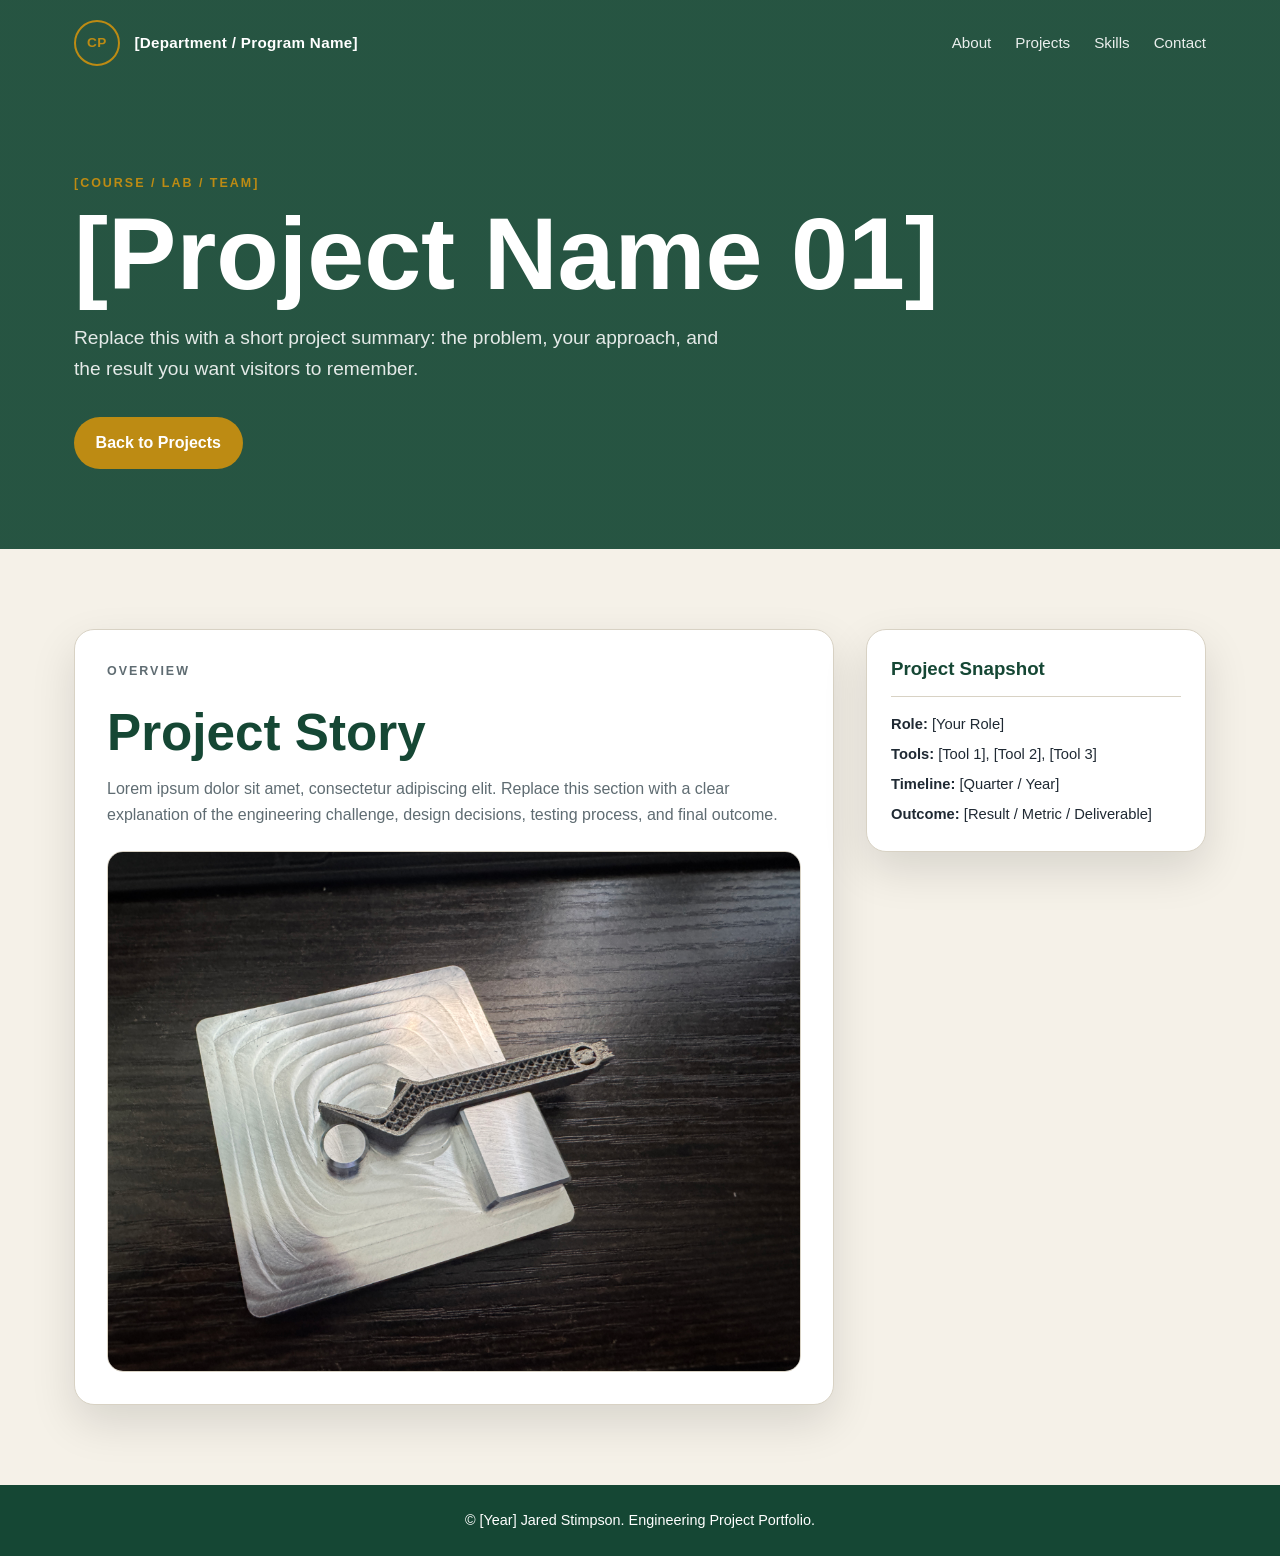
==== projects/project-name-01/index.html @ bb6e823d "Add project portfolio layout" ====
<!DOCTYPE html>
<html lang="en">
<head>
  <meta charset="UTF-8" />
  <meta name="viewport" content="width=device-width, initial-scale=1.0" />
  <title>[Project Name 01] | Jared Stimpson</title>
  <link rel="stylesheet" href="../../styles.css" />
</head>

<body>
  <header class="site-header project-detail-header">
    <nav class="navbar">
      <a href="../../index.html" class="logo-lockup">
        <span class="logo-mark" aria-hidden="true">CP</span>
        <span class="logo-text">[Department / Program Name]</span>
      </a>

      <ul class="nav-links">
        <li><a href="../../index.html#about">About</a></li>
        <li><a href="../../index.html#projects">Projects</a></li>
        <li><a href="../../index.html#skills">Skills</a></li>
        <li><a href="../../index.html#contact">Contact</a></li>
      </ul>
    </nav>

    <section class="hero project-hero">
      <p class="eyebrow">[Course / Lab / Team]</p>
      <h1>[Project Name 01]</h1>
      <p class="hero-subtitle">
        Replace this with a short project summary: the problem, your approach,
        and the result you want visitors to remember.
      </p>
      <a href="../../index.html#projects" class="button">Back to Projects</a>
    </section>
  </header>

  <main>
    <section class="section project-detail-layout">
      <div class="project-detail-main">
        <p class="eyebrow">Overview</p>
        <h2>Project Story</h2>
        <p>
          Lorem ipsum dolor sit amet, consectetur adipiscing elit. Replace this
          section with a clear explanation of the engineering challenge, design
          decisions, testing process, and final outcome.
        </p>

        <div class="project-media-frame">
          <img src="../../images/IMG_8188.JPG" alt="[Project Name 01] project media" />
        </div>
      </div>

      <aside class="project-sidebar">
        <h3>Project Snapshot</h3>
        <ul class="project-details">
          <li><strong>Role:</strong> [Your Role]</li>
          <li><strong>Tools:</strong> [Tool 1], [Tool 2], [Tool 3]</li>
          <li><strong>Timeline:</strong> [Quarter / Year]</li>
          <li><strong>Outcome:</strong> [Result / Metric / Deliverable]</li>
        </ul>
      </aside>
    </section>
  </main>

  <footer class="site-footer">
    <p>&copy; [Year] Jared Stimpson. Engineering Project Portfolio.</p>
  </footer>
</body>
</html>
---- styles.css ----
:root {
  --poly-green: #154734;
  --mustang-gold: #BD8B13;
  --sand: #F5F1E8;
  --off-white: #FFFFFF;
  --charcoal: #1F2933;
  --muted: #5F6C72;
  --border: #D8D2C4;
  --shadow: 0 18px 45px rgba(0, 0, 0, 0.12);
}

* {
  box-sizing: border-box;
  margin: 0;
  padding: 0;
}

html {
  scroll-behavior: smooth;
}

body {
  font-family: Arial, Helvetica, sans-serif;
  color: var(--charcoal);
  background: var(--sand);
  line-height: 1.6;
}

a {
  color: inherit;
  text-decoration: none;
}

.site-header {
  background: linear-gradient(rgba(21, 71, 52, 0.92), rgba(21, 71, 52, 0.92));
  background-size: cover;
  background-position: center;
  color: var(--off-white);
  min-height: 78vh;
}

.navbar {
  max-width: 1180px;
  margin: 0 auto;
  padding: 1.25rem 1.5rem;
  display: flex;
  align-items: center;
  justify-content: space-between;
  gap: 2rem;
}

.logo-lockup {
  display: flex;
  align-items: center;
  gap: 0.9rem;
  font-weight: 700;
}

.logo-mark {
  width: 46px;
  height: 46px;
  border: 2px solid var(--mustang-gold);
  border-radius: 50%;
  display: grid;
  place-items: center;
  color: var(--mustang-gold);
  font-size: 0.85rem;
  letter-spacing: 0.04em;
}

.logo-img {
  height: 46px;
  width: auto;
  display: block;
}

.logo-text {
  font-size: 0.95rem;
  letter-spacing: 0.02em;
}

.nav-links {
  display: flex;
  list-style: none;
  gap: 1.5rem;
  font-size: 0.95rem;
}

.nav-links a {
  opacity: 0.9;
}

.nav-links a:hover {
  opacity: 1;
  border-bottom: 2px solid var(--mustang-gold);
}

.hero {
  max-width: 1180px;
  margin: 0 auto;
  padding: 7rem 1.5rem 5rem;
}

.eyebrow {
  color: var(--mustang-gold);
  text-transform: uppercase;
  font-size: 0.78rem;
  letter-spacing: 0.16em;
  font-weight: 800;
  margin-bottom: 0.7rem;
}

.hero h1 {
  font-size: clamp(3rem, 8vw, 6.5rem);
  line-height: 0.95;
  max-width: 850px;
  margin-bottom: 1.3rem;
}

.hero-subtitle {
  max-width: 650px;
  font-size: 1.2rem;
  color: rgba(255, 255, 255, 0.88);
  margin-bottom: 2rem;
}

.button {
  display: inline-block;
  background: var(--mustang-gold);
  color: var(--off-white);
  padding: 0.85rem 1.35rem;
  border-radius: 999px;
  font-weight: 700;
  transition: transform 0.2s ease, background 0.2s ease;
}

.button:hover {
  transform: translateY(-2px);
  background: #A6760E;
}

.section {
  max-width: 1180px;
  margin: 0 auto;
  padding: 5rem 1.5rem;
}

.section-heading {
  margin-bottom: 2rem;
}

.section h2 {
  font-size: clamp(2rem, 4vw, 3.2rem);
  color: var(--poly-green);
  line-height: 1.05;
}

.about-section {
  display: grid;
  grid-template-columns: 0.8fr 1.2fr;
  gap: 3rem;
  align-items: start;
}

.about-section p:last-child {
  font-size: 1.1rem;
  color: var(--muted);
}

.project-grid {
  display: grid;
  grid-template-columns: repeat(3, 1fr);
  gap: 1.5rem;
}

.project-card {
  background: var(--off-white);
  border: 1px solid var(--border);
  border-radius: 1.25rem;
  overflow: hidden;
  box-shadow: var(--shadow);
  display: block;
  height: 100%;
  transition: transform 0.22s ease, box-shadow 0.22s ease, border-color 0.22s ease;
}

.project-card:hover,
.project-card:focus-visible {
  transform: translateY(-6px);
  border-color: rgba(189, 139, 19, 0.55);
  box-shadow: 0 24px 55px rgba(0, 0, 0, 0.16);
}

.project-card:focus-visible {
  outline: 3px solid rgba(189, 139, 19, 0.45);
  outline-offset: 4px;
}

.project-image {
  min-height: 190px;
  background:
    linear-gradient(135deg, rgba(21, 71, 52, 0.9), rgba(189, 139, 19, 0.8));
  color: var(--off-white);
  display: grid;
  place-items: center;
  font-weight: 700;
  position: relative;
  overflow: hidden;
}

.project-image > span {
  position: relative;
  z-index: 1;
}

.project-image img {
  width: 100%;
  height: 100%;
  min-height: 190px;
  object-fit: cover;
  display: block;
  transition: transform 0.35s ease, filter 0.35s ease;
}

.project-preview-overlay {
  position: absolute;
  inset: 0;
  padding: 1.35rem;
  background:
    linear-gradient(180deg, rgba(21, 71, 52, 0.08), rgba(21, 71, 52, 0.92));
  display: flex;
  flex-direction: column;
  justify-content: flex-end;
  gap: 0.35rem;
  opacity: 0;
  transform: translateY(10px);
  transition: opacity 0.25s ease, transform 0.25s ease;
}

.project-preview-title {
  color: var(--off-white);
  font-size: 1.2rem;
  line-height: 1.1;
}

.project-preview-cta {
  color: var(--mustang-gold);
  font-size: 0.78rem;
  font-weight: 800;
  letter-spacing: 0.14em;
  text-transform: uppercase;
}

.project-preview-cta::after {
  content: " ->";
  display: inline-block;
  transition: transform 0.2s ease;
}

.project-card:hover .project-preview-overlay,
.project-card:focus-visible .project-preview-overlay {
  opacity: 1;
  transform: translateY(0);
}

.project-card:hover .project-image img,
.project-card:focus-visible .project-image img {
  filter: saturate(1.05) contrast(1.05);
  transform: scale(1.06);
}

.project-card:hover .project-preview-cta::after,
.project-card:focus-visible .project-preview-cta::after {
  animation: preview-nudge 0.65s ease-in-out infinite alternate;
}

@keyframes preview-nudge {
  from {
    transform: translateX(0);
  }

  to {
    transform: translateX(5px);
  }
}

.project-content {
  padding: 1.5rem;
}

.project-tag {
  color: var(--mustang-gold);
  font-size: 0.78rem;
  font-weight: 800;
  text-transform: uppercase;
  letter-spacing: 0.12em;
  margin-bottom: 0.5rem;
}

.project-content h3 {
  color: var(--poly-green);
  font-size: 1.35rem;
  margin-bottom: 0.75rem;
}

.project-content p {
  color: var(--muted);
  margin-bottom: 1rem;
}

.project-details {
  list-style: none;
  border-top: 1px solid var(--border);
  padding-top: 1rem;
  display: grid;
  gap: 0.4rem;
  font-size: 0.92rem;
}

.skills-section {
  background: var(--off-white);
  max-width: none;
  padding-left: max(1.5rem, calc((100vw - 1180px) / 2 + 1.5rem));
  padding-right: max(1.5rem, calc((100vw - 1180px) / 2 + 1.5rem));
}

.skills-grid {
  display: grid;
  grid-template-columns: repeat(3, 1fr);
  gap: 1.25rem;
}

.skill-card {
  border-left: 5px solid var(--mustang-gold);
  background: var(--sand);
  padding: 1.5rem;
  border-radius: 0.9rem;
}

.skill-card h3 {
  color: var(--poly-green);
  margin-bottom: 0.6rem;
}

.skill-card p {
  color: var(--muted);
}

.contact-section {
  text-align: center;
}

.contact-section p {
  max-width: 650px;
  margin: 1rem auto 1.5rem;
  color: var(--muted);
}

.contact-links {
  display: flex;
  justify-content: center;
  flex-wrap: wrap;
  gap: 1rem;
}

.contact-links a {
  border: 1px solid var(--poly-green);
  color: var(--poly-green);
  padding: 0.75rem 1rem;
  border-radius: 999px;
  font-weight: 700;
}

.contact-links a:hover {
  background: var(--poly-green);
  color: var(--off-white);
}

.site-footer {
  background: var(--poly-green);
  color: var(--off-white);
  text-align: center;
  padding: 1.5rem;
  font-size: 0.9rem;
}

.project-detail-header {
  min-height: auto;
}

.project-hero {
  padding-top: 5.5rem;
}

.project-hero h1 {
  max-width: 920px;
}

.project-detail-layout {
  display: grid;
  grid-template-columns: minmax(0, 1fr) 340px;
  gap: 2rem;
  align-items: start;
}

.project-detail-main,
.project-sidebar {
  background: var(--off-white);
  border: 1px solid var(--border);
  border-radius: 1.25rem;
  box-shadow: var(--shadow);
}

.project-detail-main {
  padding: 2rem;
}

.project-detail-main h2 {
  margin-bottom: 1rem;
}

.project-detail-main p {
  color: var(--muted);
  margin-bottom: 1.5rem;
}

.project-sidebar {
  padding: 1.5rem;
}

.project-sidebar h3 {
  color: var(--poly-green);
  margin-bottom: 0.75rem;
}

.project-media-frame {
  border-radius: 1rem;
  overflow: hidden;
  border: 1px solid var(--border);
  background: var(--sand);
  min-height: 320px;
}

.project-media-frame img {
  width: 100%;
  height: 100%;
  min-height: 320px;
  object-fit: cover;
  display: block;
}

.project-media-frame--empty {
  display: grid;
  place-items: center;
  color: var(--muted);
  font-weight: 700;
  background:
    linear-gradient(135deg, rgba(21, 71, 52, 0.12), rgba(189, 139, 19, 0.18)),
    var(--sand);
}

@media (max-width: 900px) {
  .navbar,
  .about-section {
    flex-direction: column;
    align-items: flex-start;
  }

  .nav-links {
    flex-wrap: wrap;
  }

  .about-section,
  .project-detail-layout,
  .project-grid,
  .skills-grid {
    grid-template-columns: 1fr;
  }

  .hero {
    padding-top: 5rem;
  }
}

@media (max-width: 600px) {
  .navbar {
    align-items: flex-start;
  }

  .logo-lockup {
    align-items: flex-start;
  }

  .logo-img {
    height: 38px;
  }

  .logo-mark {
    width: 38px;
    height: 38px;
    font-size: 0.72rem;
  }

  .nav-links {
    gap: 0.9rem;
  }

  .section {
    padding: 3.5rem 1rem;
  }
}
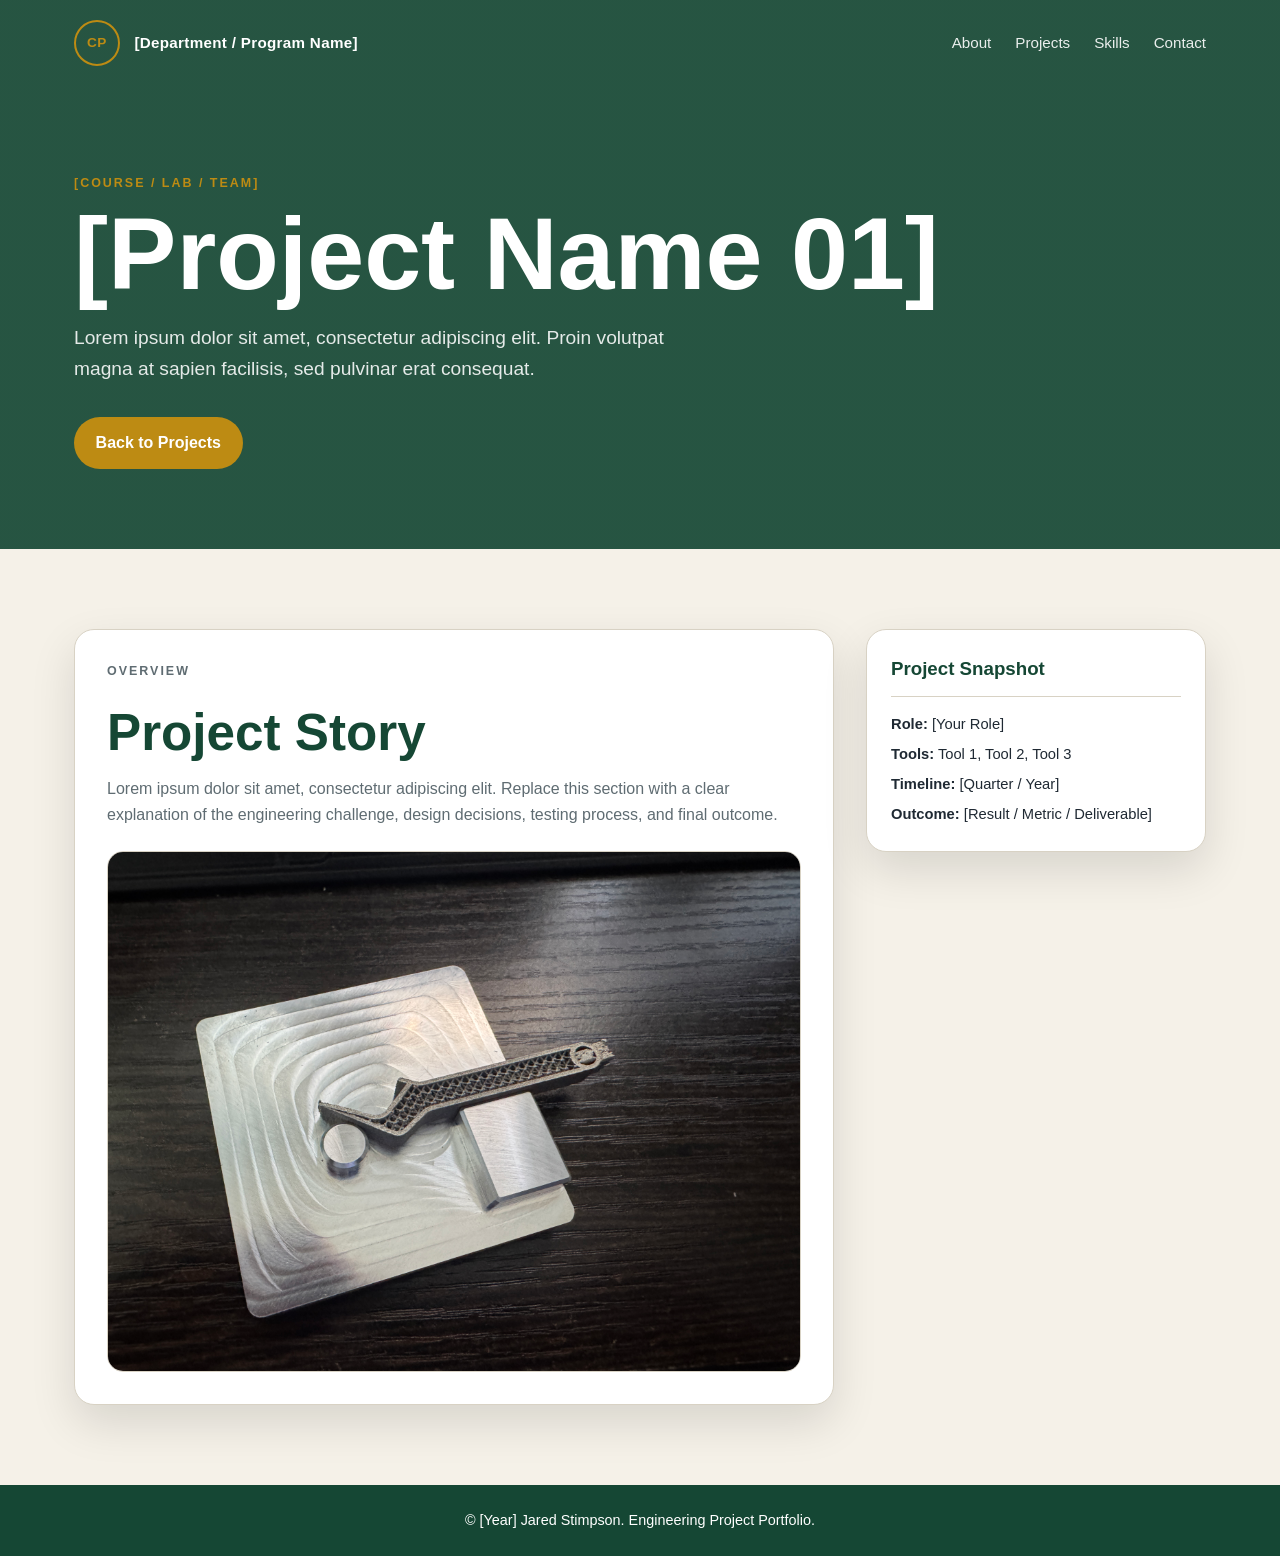
==== commit 2779ff76: "Make project detail pages data driven" ====
--- a/projects/project-name-01/index.html
+++ b/projects/project-name-01/index.html
@@ -7,7 +7,7 @@
   <link rel="stylesheet" href="../../styles.css" />
 </head>
 
-<body>
+<body data-project-id="project-name-01" data-project-root="../../">
   <header class="site-header project-detail-header">
     <nav class="navbar">
       <a href="../../index.html" class="logo-lockup">
@@ -24,9 +24,9 @@
     </nav>
 
     <section class="hero project-hero">
-      <p class="eyebrow">[Course / Lab / Team]</p>
-      <h1>[Project Name 01]</h1>
-      <p class="hero-subtitle">
+      <p class="eyebrow" data-project-field="tag">[Course / Lab / Team]</p>
+      <h1 data-project-field="title">[Project Name 01]</h1>
+      <p class="hero-subtitle" data-project-field="description">
         Replace this with a short project summary: the problem, your approach,
         and the result you want visitors to remember.
       </p>
@@ -39,13 +39,13 @@
       <div class="project-detail-main">
         <p class="eyebrow">Overview</p>
         <h2>Project Story</h2>
-        <p>
+        <p data-project-field="story">
           Lorem ipsum dolor sit amet, consectetur adipiscing elit. Replace this
           section with a clear explanation of the engineering challenge, design
           decisions, testing process, and final outcome.
         </p>
 
-        <div class="project-media-frame">
+        <div class="project-media-frame" data-project-media>
           <img src="../../images/IMG_8188.JPG" alt="[Project Name 01] project media" />
         </div>
       </div>
@@ -53,10 +53,10 @@
       <aside class="project-sidebar">
         <h3>Project Snapshot</h3>
         <ul class="project-details">
-          <li><strong>Role:</strong> [Your Role]</li>
-          <li><strong>Tools:</strong> [Tool 1], [Tool 2], [Tool 3]</li>
-          <li><strong>Timeline:</strong> [Quarter / Year]</li>
-          <li><strong>Outcome:</strong> [Result / Metric / Deliverable]</li>
+          <li><strong>Role:</strong> <span data-project-field="role">[Your Role]</span></li>
+          <li><strong>Tools:</strong> <span data-project-field="tools">[Tool 1], [Tool 2], [Tool 3]</span></li>
+          <li><strong>Timeline:</strong> <span data-project-field="timeline">[Quarter / Year]</span></li>
+          <li><strong>Outcome:</strong> <span data-project-field="outcome">[Result / Metric / Deliverable]</span></li>
         </ul>
       </aside>
     </section>
@@ -65,5 +65,8 @@
   <footer class="site-footer">
     <p>&copy; [Year] Jared Stimpson. Engineering Project Portfolio.</p>
   </footer>
+
+  <script src="../../projects-data.js"></script>
+  <script src="../../project-page.js"></script>
 </body>
 </html>
--- a/styles.css
+++ b/styles.css
@@ -197,6 +197,7 @@
 }
 
 .project-image {
+  aspect-ratio: 4 / 3;
   min-height: 190px;
   background:
     linear-gradient(135deg, rgba(21, 71, 52, 0.9), rgba(189, 139, 19, 0.8));
@@ -216,7 +217,6 @@
 .project-image img {
   width: 100%;
   height: 100%;
-  min-height: 190px;
   object-fit: cover;
   display: block;
   transition: transform 0.35s ease, filter 0.35s ease;
